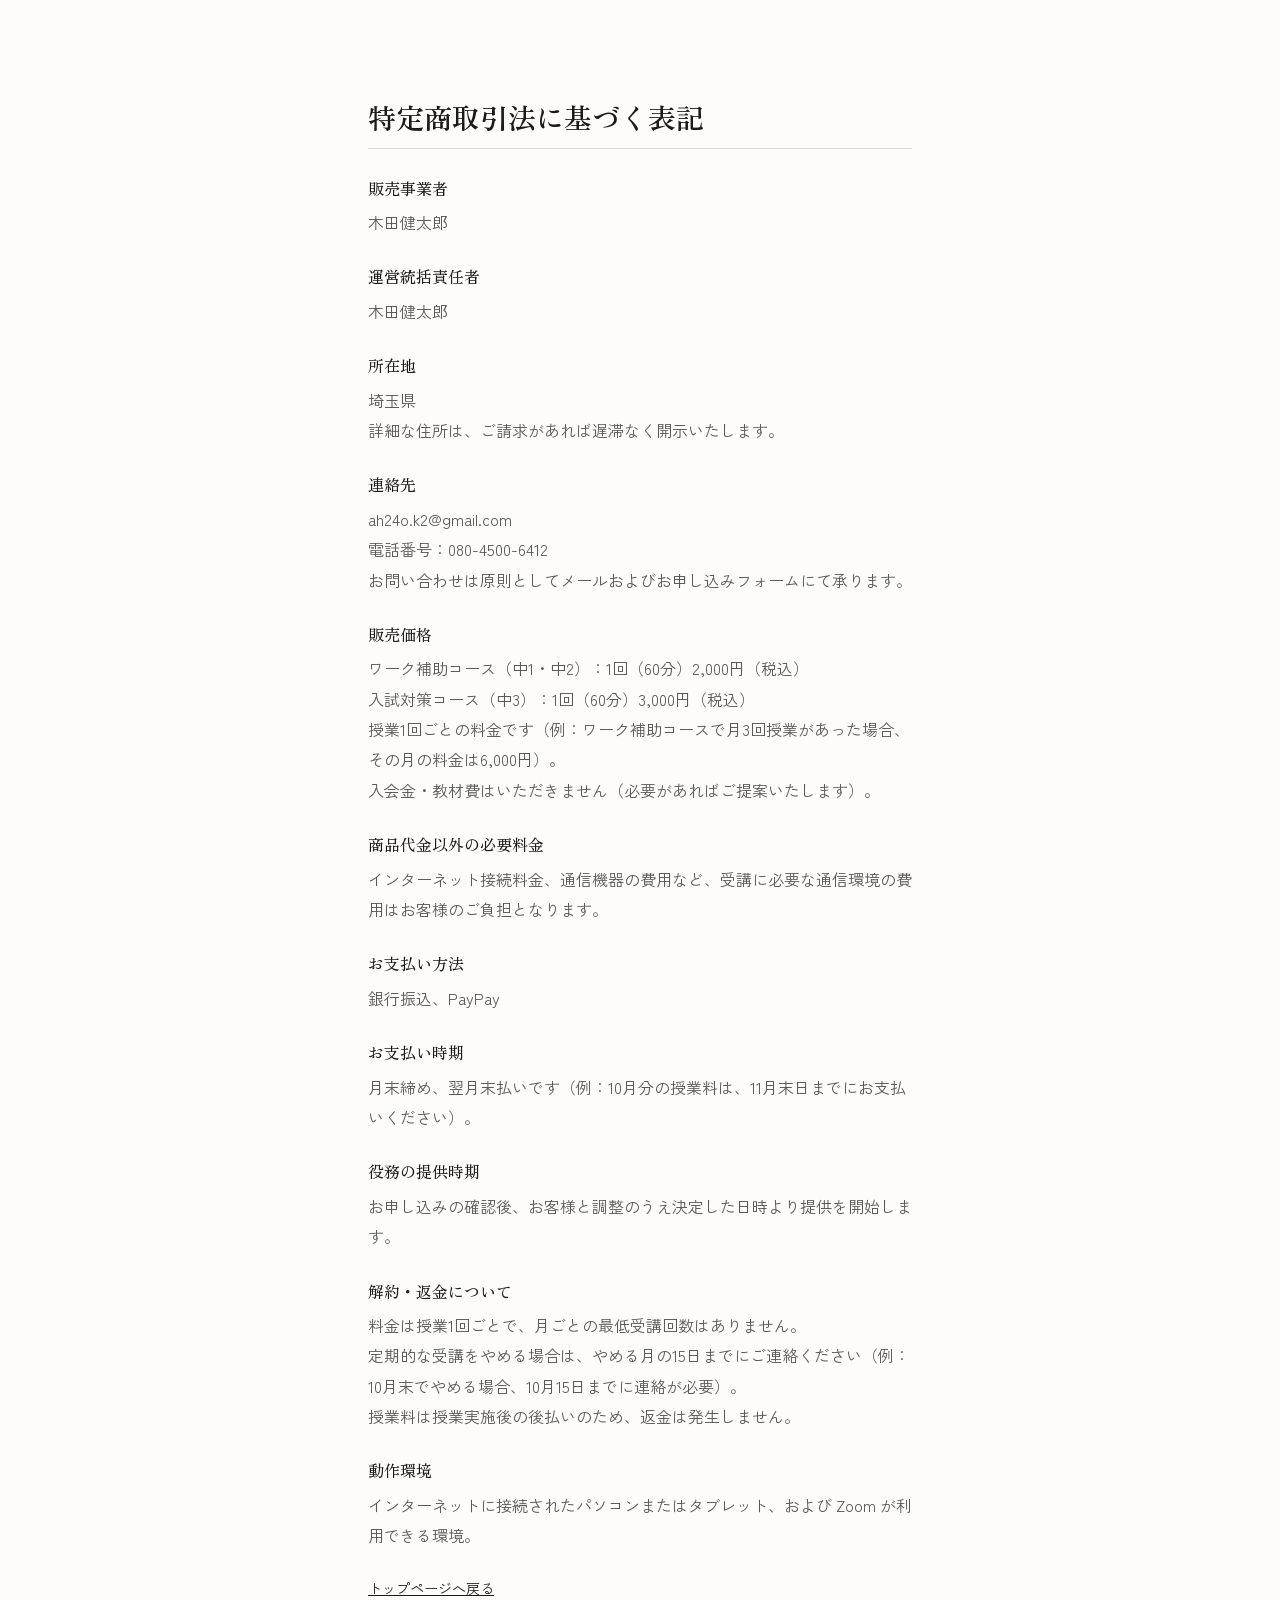
==== legal/index.html @ c62e3ea2 "受講回数に最低回数がないことを明記し、「解約」を「受講の終了」に言い換え／フォームを4項目に修正 - 料金：受講回数は月ごとに自由（最低回数なし）を追加、解約→受講の終了 - 指導開始までの流れ：「週" ====
<!DOCTYPE html>
<html lang="ja">
<head>
<meta charset="utf-8">
<meta name="viewport" content="width=device-width, initial-scale=1">
<title>特定商取引法に基づく表記｜オンライン家庭教師 木田健太郎</title>
<meta name="description" content="オンライン家庭教師 木田健太郎の特定商取引法に基づく表記です。">
<meta name="robots" content="noindex">
<link rel="canonical" href="https://ah24ok2-svg.github.io/online-katekyo-kida-lp/legal/">
<link rel="icon" href="../assets/img/favicon.svg" type="image/svg+xml">
<link rel="preconnect" href="https://fonts.googleapis.com">
<link rel="preconnect" href="https://fonts.gstatic.com" crossorigin>
<link rel="stylesheet" href="https://fonts.googleapis.com/css2?family=Zen+Kaku+Gothic+New:wght@400;500&family=Zen+Old+Mincho:wght@500;600&display=swap">
<link rel="stylesheet" href="../assets/css/style.css?v=20260926-1">
</head>
<body>

<main>
  <section class="section">
    <div class="wrap doc">
      <h2>特定商取引法に基づく表記</h2>

      <dl>
        <dt>販売事業者</dt>
        <dd>木田健太郎</dd>

        <dt>運営統括責任者</dt>
        <dd>木田健太郎</dd>

        <dt>所在地</dt>
        <dd>埼玉県<br>詳細な住所は、ご請求があれば遅滞なく開示いたします。</dd>

        <dt>連絡先</dt>
        <dd>ah24o.k2@gmail.com<br>電話番号：080-4500-6412<br>お問い合わせは原則としてメールおよびお申し込みフォームにて承ります。</dd>

        <dt>販売価格</dt>
        <dd>ワーク補助コース（中1・中2）：1回（60分）2,000円（税込）<br>入試対策コース（中3）：1回（60分）3,000円（税込）<br>授業1回ごとの料金です（例：ワーク補助コースで月3回授業があった場合、その月の料金は6,000円）。<br>入会金・教材費はいただきません（必要があればご提案いたします）。</dd>

        <dt>商品代金以外の必要料金</dt>
        <dd>インターネット接続料金、通信機器の費用など、受講に必要な通信環境の費用はお客様のご負担となります。</dd>

        <dt>お支払い方法</dt>
        <dd>銀行振込、PayPay</dd>

        <dt>お支払い時期</dt>
        <dd>月末締め、翌月末払いです（例：10月分の授業料は、11月末日までにお支払いください）。</dd>

        <dt>役務の提供時期</dt>
        <dd>お申し込みの確認後、お客様と調整のうえ決定した日時より提供を開始します。</dd>

        <dt>解約・返金について</dt>
        <dd>料金は授業1回ごとで、月ごとの最低受講回数はありません。<br>定期的な受講をやめる場合は、やめる月の15日までにご連絡ください（例：10月末でやめる場合、10月15日までに連絡が必要）。<br>授業料は授業実施後の後払いのため、返金は発生しません。</dd>

        <dt>動作環境</dt>
        <dd>インターネットに接続されたパソコンまたはタブレット、および Zoom が利用できる環境。</dd>
      </dl>

      <p class="back"><a href="../">トップページへ戻る</a></p>
    </div>
  </section>
</main>

</body>
</html>
---- assets/css/style.css ----
@charset "utf-8";

/* ========================================
   トークン
   ======================================== */
:root {
  color-scheme: light;

  --paper:    #FDFCFA;
  --ink:      #1A1A1A;
  --graphite: #5A5A56;
  --rule:     #DFDCD4;
  --vermil:   #D0332A;
  --vermil-d: #A82820;
  --band:     #F4F1EA;   /* セクションを区切る薄い帯。色数は増やさず明度差だけで変化をつける */

  --serif: "Zen Old Mincho", serif;
  --sans:  "Zen Kaku Gothic New", sans-serif;

  --measure: 34em;          /* 日本語本文 1行 30〜38文字 */
  --gutter: 1.5rem;
  --section-gap: 4.5rem;    /* セクション間の余白はここだけで管理する */
}

/* ========================================
   ベース
   ======================================== */
*,
*::before,
*::after { box-sizing: border-box; }

html { -webkit-text-size-adjust: 100%; }

body {
  margin: 0;
  background: var(--paper);
  color: var(--ink);
  font-family: var(--sans);
  font-weight: 400;
  font-size: 1rem;
  line-height: 1.9;
  font-feature-settings: "palt";
}

h1, h2, h3 {
  font-family: var(--serif);
  font-weight: 600;
  margin: 0;
}

h1 {
  font-size: clamp(1.75rem, 5vw, 2.75rem);
  line-height: 1.4;
  letter-spacing: 0.01em;
}

h2 {
  font-size: clamp(1.35rem, 3.5vw, 1.75rem);
  line-height: 1.5;
  padding-bottom: 0.6rem;
  border-bottom: 1px solid var(--rule);
}

h3 {
  font-size: 1.125rem;
  line-height: 1.6;
  font-weight: 500;
}

p { margin: 0; }

a { color: var(--ink); }

img {
  display: block;
  max-width: 100%;
  height: auto;
}

:focus-visible {
  outline: 2px solid var(--ink);
  outline-offset: 3px;
}

/* ========================================
   レイアウト
   ======================================== */
.wrap {
  width: 100%;
  max-width: calc(var(--measure) + var(--gutter) * 2);
  margin-inline: auto;
  padding-inline: var(--gutter);
}

/* セクションの縦余白は .section のみが持つ */
.section {
  padding-block: var(--section-gap);
}

/* セクション内の縦リズム */
.section .wrap > * + * { margin-top: 1.5rem; }
.section .wrap > h3 { margin-top: 2.5rem; }
.section .wrap > h3 + p { margin-top: 0.75rem; }

/* ========================================
   ヒーロー
   ======================================== */
.hero {
  padding-top: 3rem;
  border-bottom: 1px solid var(--rule);
}

.hero .lede { color: var(--graphite); }

/* 写真はリード文と CTA の間に置く（最初の画面では見出しを先に読ませる）。
   モバイルでは小さめの写真と名前を横に並べ、行の幅を埋めて左右の端を揃える */
.hero-photo {
  margin-inline: 0;
  display: flex;
  align-items: center;
  gap: 1.25rem;
}

.hero-photo img {
  flex: 0 0 40%;
  max-width: 10rem;
  aspect-ratio: 4 / 5;
  object-fit: cover;
  object-position: 50% 20%;
}

.hero-photo figcaption {
  display: flex;
  flex-direction: column;
  line-height: 1.6;
}

.hero-photo .role,
.hero-photo .meta {
  color: var(--graphite);
  font-size: 0.8125rem;
}

.hero-photo .name {
  font-family: var(--serif);
  font-weight: 600;
  font-size: 1.375rem;
  letter-spacing: 0.08em;
}

.hero-photo .meta { margin-top: 0.25rem; }

/* 見出し先頭の「 は字面の左に半角分の空きがあり、行頭が引っ込んで見える。
   その分だけ左へぶら下げて、下の本文と左端を揃える */
.hang { margin-left: -0.5em; }

/* 語の途中で折り返さないためのまとまり */
.nb {
  display: inline-block;
  text-indent: 0;   /* .list のぶら下げ（負の text-indent）を引き継がない */
}

.section .hero-grid > * + * { margin-top: 0; }

.hero-body > * + * { margin-top: 1.5rem; }

/* ========================================
   テキスト部品
   ======================================== */
.list {
  margin: 0;
  padding: 0;
  list-style: none;
}

.list li {
  padding: 0.75rem 0 0.75rem 1.25rem;
  border-bottom: 1px solid var(--rule);
  text-indent: -1.25rem;
}

.list li::before {
  content: "―";
  color: var(--graphite);
  margin-right: 0.5rem;
}

.accept { color: var(--graphite); }

/* 朱の2用途のうちのひとつ：重要な一文の下線 */
.mark {
  border-bottom: 2px solid var(--vermil);
  padding-bottom: 0.1em;
}

.note {
  color: var(--graphite);
  font-size: 0.875rem;
  line-height: 1.8;
}

/* ヒーロー下の目次。CTA と競わないよう、小さな横並びのリンクにする */
.toc ul {
  list-style: none;
  margin: 0;
  padding: 0;
  display: flex;
  flex-wrap: wrap;
  gap: 0.5rem;
  font-size: 0.8125rem;
  line-height: 1.4;
}

.toc a {
  display: block;
  padding: 0.5rem 0.75rem;
  border: 1px solid var(--rule);
  color: var(--graphite);
  text-decoration: none;
}

.toc a:hover { color: var(--ink); border-color: var(--graphite); }

/* ========================================
   背景帯（お悩み・お申し込み）
   ======================================== */
.band { background: var(--band); }

/* ========================================
   実績の数字
   ======================================== */
.stats {
  list-style: none;
  margin: 0;
  padding: 0;
  display: grid;
  gap: 0.75rem;
}

/* 左に説明、右に数字。数字は右端で揃える */
.stats li {
  display: flex;
  align-items: center;
  justify-content: space-between;
  gap: 1rem;
  padding: 1rem 1.25rem;
  background: var(--band);
}

.stat-num {
  flex: none;
  font-family: var(--serif);
  font-weight: 600;
  font-size: 2.25rem;
  line-height: 1;
  white-space: nowrap;
}

.stat-num small,
.plan-price small {
  font-size: 0.45em;
  margin-left: 0.15em;
}

.stat-num small.pre { margin: 0 0.15em 0 0; }

.stat-label {
  color: var(--graphite);
  font-size: 0.875rem;
  line-height: 1.6;
}

/* ========================================
   料金プラン
   ======================================== */
.plans {
  list-style: none;
  margin: 0;
  padding: 0;
  display: grid;
  grid-template-columns: repeat(2, minmax(0, 1fr));
  gap: 0.75rem;
}

.plans li {
  display: flex;
  flex-direction: column;
  align-items: center;
  padding: 1.25rem 0.5rem;
  background: var(--band);   /* 講師の実績カードと同じ面の色で揃える */
  text-align: center;
}

.plan-name { font-size: 0.875rem; font-weight: 500; }

.plan-grade {
  color: var(--graphite);
  font-size: 0.8125rem;
}

/* コース名から授業内容が固定だと受け取られないよう、カードのすぐ下に添える */
.section .wrap > .plans + .plan-memo {
  margin-top: 0.75rem;
  font-size: 0.9375rem;
}

.plan-price {
  margin-top: 0.5rem;
  font-family: var(--serif);
  font-weight: 600;
  font-size: 2rem;
  line-height: 1.2;
}

.plan-unit {
  margin-top: 0.25rem;
  color: var(--graphite);
  font-size: 0.75rem;
}

/* ========================================
   指導開始までの流れ
   ======================================== */
.steps {
  margin: 0;
  padding: 0;
  list-style: none;
  counter-reset: step;
}

.steps li {
  counter-increment: step;
  padding: 1.25rem 0;
  border-bottom: 1px solid var(--rule);
}

.steps li h3 { margin: 0; }

.steps li h3::before {
  content: counter(step) ".";
  font-family: var(--serif);
  color: var(--graphite);
  margin-right: 0.5rem;
}

.steps li p { margin-top: 0.25rem; }

/* ========================================
   よくある質問
   ======================================== */
details {
  border-bottom: 1px solid var(--rule);
}

/* 罫線を連続させるため、項目間の余白は持たせない */
.section .wrap > details + details { margin-top: 0; }

summary {
  padding: 1rem 1.75rem 1rem 0;
  font-family: var(--serif);
  font-weight: 500;
  cursor: pointer;
  list-style: none;
  position: relative;
}

summary::-webkit-details-marker { display: none; }

summary::after {
  content: "+";
  position: absolute;
  right: 0;
  top: 1rem;
  color: var(--graphite);
  font-family: var(--sans);
}

details[open] > summary::after { content: "−"; }

details > p {
  padding: 0 0 1.25rem;
  color: var(--graphite);
}

/* ========================================
   自己紹介動画（撮影後に使用）
   ======================================== */
.video {
  position: relative;
  aspect-ratio: 16 / 9;
  border: 1px solid var(--rule);
}

.video iframe {
  position: absolute;
  inset: 0;
  width: 100%;
  height: 100%;
  border: 0;
}

/* ========================================
   CTA
   ======================================== */
.cta-row { line-height: 1; }

.btn {
  display: inline-flex;
  align-items: center;
  justify-content: center;
  min-height: 56px;
  padding: 0.75rem 2rem;
  background: var(--vermil);
  color: var(--paper);
  font-family: var(--sans);
  font-weight: 500;
  font-size: 1.0625rem;
  line-height: 1.5;
  text-decoration: none;
  transition: background-color 0.15s ease;
}

/* モバイルでは写真・本文と同じ幅いっぱいにして左右の端を揃える */
@media (max-width: 1023px) {
  .btn {
    display: flex;
    width: 100%;
  }
}

.btn:hover,
.btn:focus-visible { background: var(--vermil-d); }

.btn:focus-visible {
  outline: 2px solid var(--ink);
  outline-offset: 3px;
}

/* ========================================
   フッター
   ======================================== */
.footer {
  border-top: 1px solid var(--rule);
}

.foot-links a {
  display: inline-block;
  min-height: 44px;
  line-height: 44px;
  margin-right: 1.5rem;
  color: var(--graphite);
  font-size: 0.875rem;
  text-underline-offset: 0.25em;
}

/* ========================================
   法務ページ
   ======================================== */
.doc dt {
  margin-top: 1.5rem;
  font-family: var(--serif);
  font-weight: 500;
}

.doc dd {
  margin: 0.25rem 0 0;
  color: var(--graphite);
}

.doc h2 + p { margin-top: 1.5rem; }

.back {
  color: var(--graphite);
  font-size: 0.875rem;
}

/* ========================================
   デスクトップ：ヒーローのみ2カラム
   ======================================== */
@media (min-width: 1024px) {
  :root { --section-gap: 6rem; }

  /* 中央の列を --measure に固定し、写真は右の余白に置く。
     これで見出しの左端が以降のセクションと揃う */
  .hero .wrap { max-width: none; }

  .hero-grid {
    display: grid;
    grid-template-columns: minmax(0, 1fr) minmax(0, var(--measure)) minmax(0, 1fr);
    align-items: center;
  }

  /* 写真は DOM 上は本文の途中にある。デスクトップでは本文の箱を外し、
     本文の各要素は中央の列、写真だけ右の列に縦断させる */
  .hero-body { display: contents; }
  .hero-body > * { grid-column: 2; }

  .hero-photo {
    grid-column: 3;
    grid-row: 1 / span 6;
    align-self: center;
    display: block;
    padding-left: 3rem;
  }

  .hero-body > .hero-photo { margin-top: 0; }

  .hero-photo figcaption { margin-top: 1rem; }

  /* 幅に余裕があるので実績は3つ横に並べる */
  .stats { grid-template-columns: repeat(3, minmax(0, 1fr)); }
  .stats li { flex-direction: column; align-items: flex-start; gap: 0.75rem; padding: 1.25rem 1rem; }
  /* 説明の行数が違っても、数字は各カードの下端で揃える */
  .stats li { justify-content: space-between; }

  .hero-photo img {
    width: 100%;
    max-width: 17rem;
    aspect-ratio: auto;
  }
}

/* ========================================
   モーション
   ======================================== */
@media (prefers-reduced-motion: no-preference) {
  html { scroll-behavior: smooth; }

  .hero-body > * {
    animation: rise 0.6s ease-out both;
  }
  .hero-photo { animation-delay: 0.1s; }
}

@keyframes rise {
  from { opacity: 0; transform: translateY(0.5rem); }
  to   { opacity: 1; transform: none; }
}
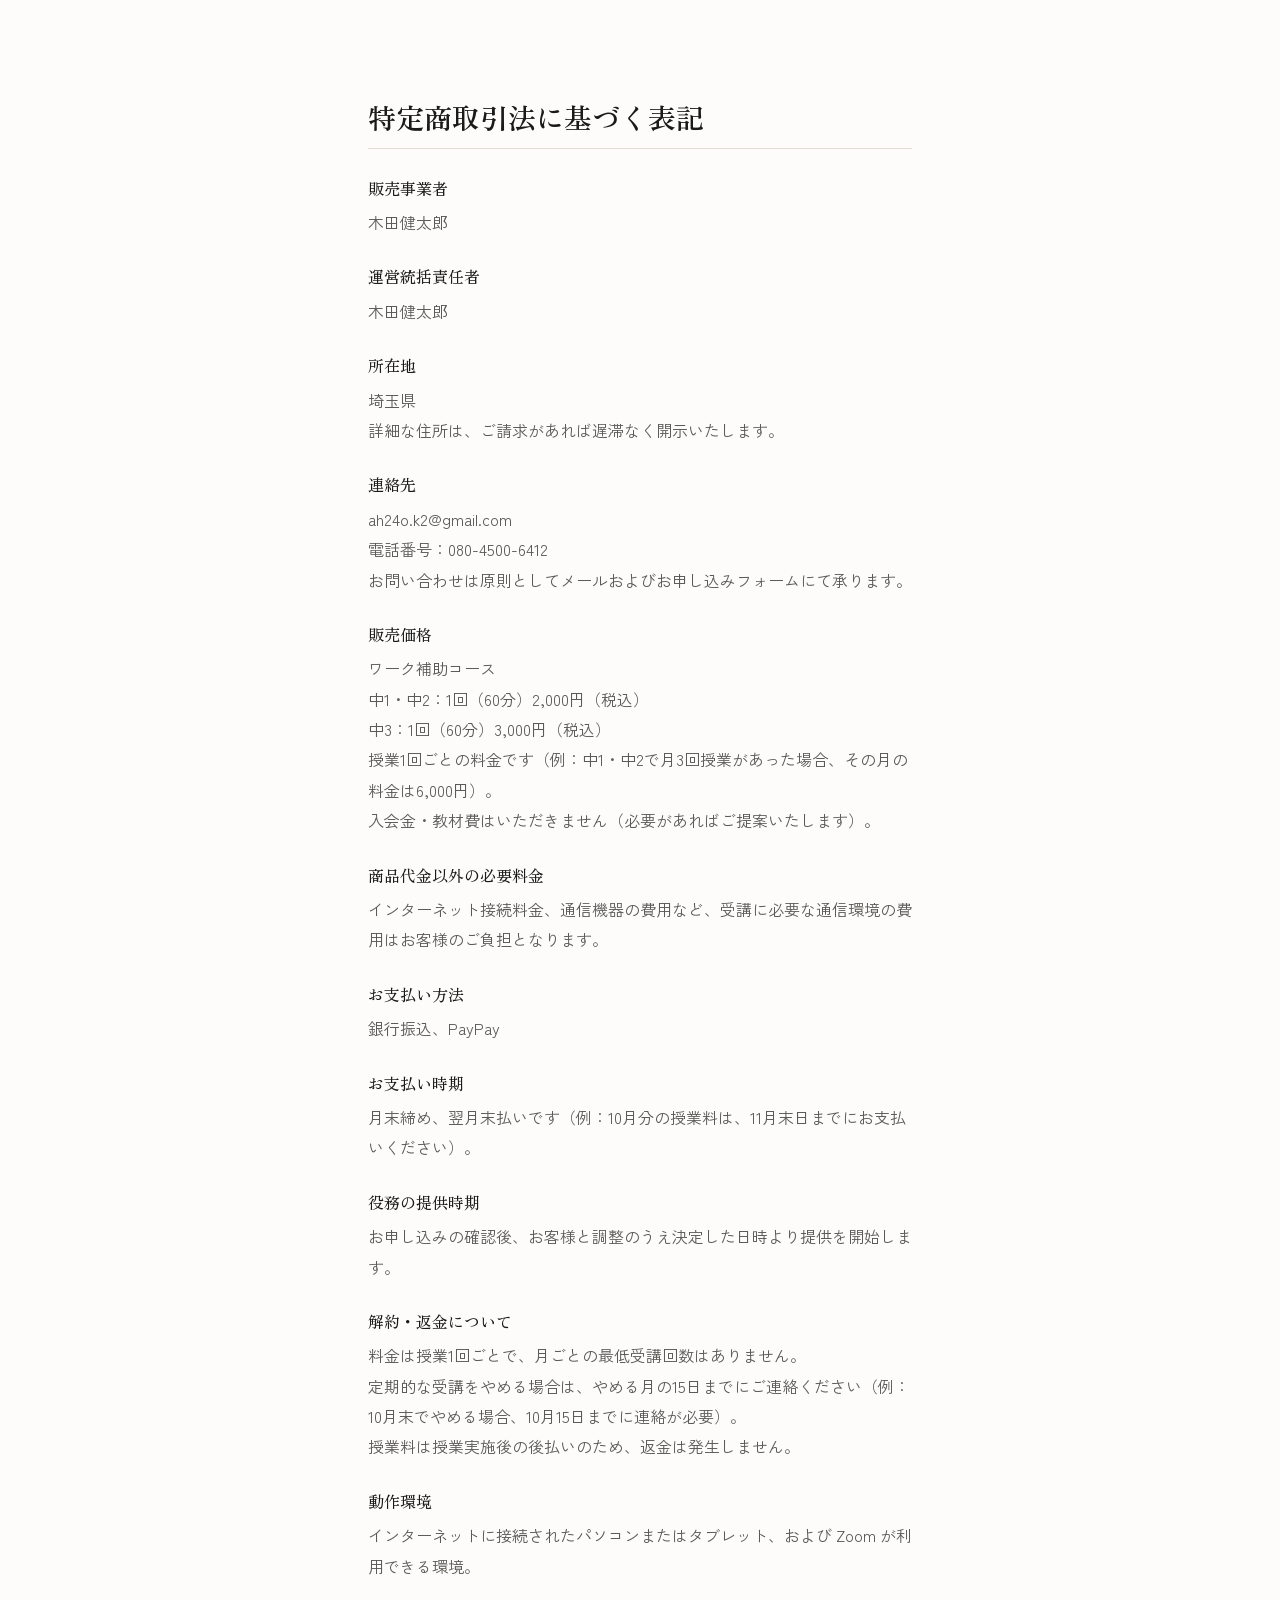
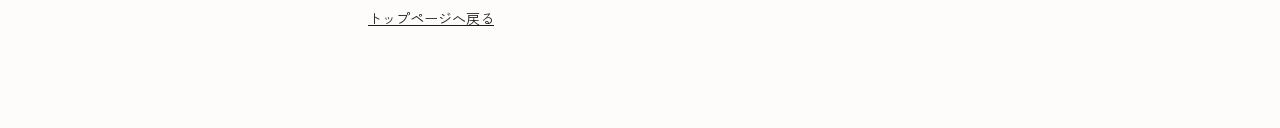
==== commit 6ccc5368: "料金をワーク補助コース1本に統一し、学年別の料金表記に変更 - 入試対策コースを廃止（中高一貫校の中3生など受験しない生徒にも対応するため） - ワーク補助コース：中1・中2 1回2,000円／中3 " ====
--- a/legal/index.html
+++ b/legal/index.html
@@ -11,7 +11,7 @@
 <link rel="preconnect" href="https://fonts.googleapis.com">
 <link rel="preconnect" href="https://fonts.gstatic.com" crossorigin>
 <link rel="stylesheet" href="https://fonts.googleapis.com/css2?family=Zen+Kaku+Gothic+New:wght@400;500&family=Zen+Old+Mincho:wght@500;600&display=swap">
-<link rel="stylesheet" href="../assets/css/style.css?v=20260926-1">
+<link rel="stylesheet" href="../assets/css/style.css?v=20260926-2">
 </head>
 <body>
 
@@ -34,7 +34,7 @@
         <dd>ah24o.k2@gmail.com<br>電話番号：080-4500-6412<br>お問い合わせは原則としてメールおよびお申し込みフォームにて承ります。</dd>
 
         <dt>販売価格</dt>
-        <dd>ワーク補助コース（中1・中2）：1回（60分）2,000円（税込）<br>入試対策コース（中3）：1回（60分）3,000円（税込）<br>授業1回ごとの料金です（例：ワーク補助コースで月3回授業があった場合、その月の料金は6,000円）。<br>入会金・教材費はいただきません（必要があればご提案いたします）。</dd>
+        <dd>ワーク補助コース<br>中1・中2：1回（60分）2,000円（税込）<br>中3：1回（60分）3,000円（税込）<br>授業1回ごとの料金です（例：中1・中2で月3回授業があった場合、その月の料金は6,000円）。<br>入会金・教材費はいただきません（必要があればご提案いたします）。</dd>
 
         <dt>商品代金以外の必要料金</dt>
         <dd>インターネット接続料金、通信機器の費用など、受講に必要な通信環境の費用はお客様のご負担となります。</dd>
--- a/assets/css/style.css
+++ b/assets/css/style.css
@@ -291,12 +291,10 @@
   text-align: center;
 }
 
-.plan-name { font-size: 0.875rem; font-weight: 500; }
-
-.plan-grade {
-  color: var(--graphite);
-  font-size: 0.8125rem;
-}
+.section .wrap > h3.plan-course { margin-top: 1.5rem; }
+.section .wrap > .plan-course + .plans { margin-top: 0.75rem; }
+
+.plan-name { font-size: 0.9375rem; font-weight: 500; }
 
 /* コース名から授業内容が固定だと受け取られないよう、カードのすぐ下に添える */
 .section .wrap > .plans + .plan-memo {
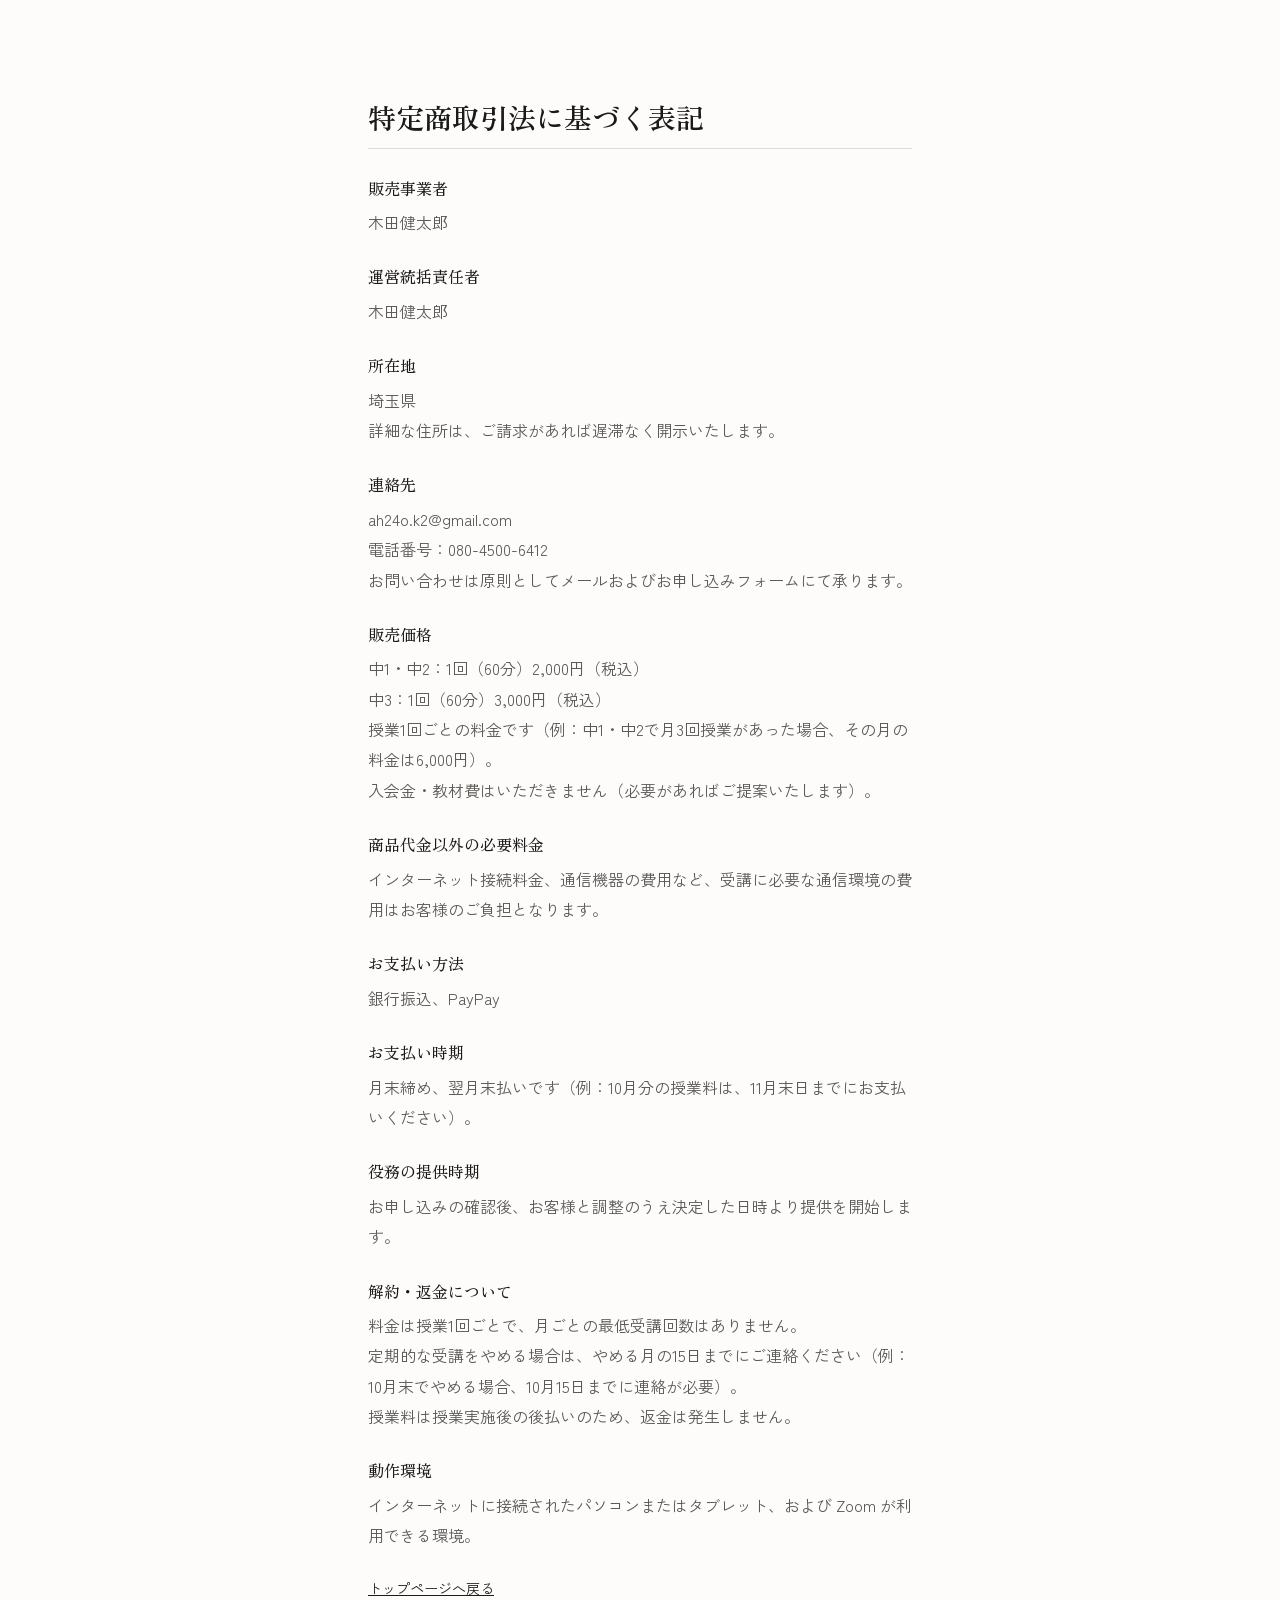
==== commit 0fae0736: "クラウドワークスのFBを反映：最初の画面でサービス内容が分かるように、1対1を軸に構成を見直し - ヒーロー：サービス名「中学生のオンライン家庭教師」と、マンツーマン・全5科目・自宅で受講・1回60分" ====
--- a/legal/index.html
+++ b/legal/index.html
@@ -10,8 +10,8 @@
 <link rel="icon" href="../assets/img/favicon.svg" type="image/svg+xml">
 <link rel="preconnect" href="https://fonts.googleapis.com">
 <link rel="preconnect" href="https://fonts.gstatic.com" crossorigin>
-<link rel="stylesheet" href="https://fonts.googleapis.com/css2?family=Zen+Kaku+Gothic+New:wght@400;500&family=Zen+Old+Mincho:wght@500;600&display=swap">
-<link rel="stylesheet" href="../assets/css/style.css?v=20260926-2">
+<link rel="stylesheet" href="https://fonts.googleapis.com/css2?family=Zen+Kaku+Gothic+New:wght@400;500;700&family=Zen+Old+Mincho:wght@500;600&display=swap">
+<link rel="stylesheet" href="../assets/css/style.css?v=20261006-1">
 </head>
 <body>
 
@@ -34,7 +34,7 @@
         <dd>ah24o.k2@gmail.com<br>電話番号：080-4500-6412<br>お問い合わせは原則としてメールおよびお申し込みフォームにて承ります。</dd>
 
         <dt>販売価格</dt>
-        <dd>ワーク補助コース<br>中1・中2：1回（60分）2,000円（税込）<br>中3：1回（60分）3,000円（税込）<br>授業1回ごとの料金です（例：中1・中2で月3回授業があった場合、その月の料金は6,000円）。<br>入会金・教材費はいただきません（必要があればご提案いたします）。</dd>
+        <dd>中1・中2：1回（60分）2,000円（税込）<br>中3：1回（60分）3,000円（税込）<br>授業1回ごとの料金です（例：中1・中2で月3回授業があった場合、その月の料金は6,000円）。<br>入会金・教材費はいただきません（必要があればご提案いたします）。</dd>
 
         <dt>商品代金以外の必要料金</dt>
         <dd>インターネット接続料金、通信機器の費用など、受講に必要な通信環境の費用はお客様のご負担となります。</dd>
--- a/assets/css/style.css
+++ b/assets/css/style.css
@@ -42,14 +42,14 @@
   font-feature-settings: "palt";
 }
 
-h1, h2, h3 {
+h1, h2, h3, h4 {
   font-family: var(--serif);
   font-weight: 600;
   margin: 0;
 }
 
 h1 {
-  font-size: clamp(1.75rem, 5vw, 2.75rem);
+  font-size: clamp(1.5rem, 6.4vw, 2.5rem);
   line-height: 1.4;
   letter-spacing: 0.01em;
 }
@@ -111,6 +111,39 @@
 }
 
 .hero .lede { color: var(--graphite); }
+
+/* 見出しより先に、何のサービスかを読ませる */
+.kicker {
+  font-weight: 700;
+  font-size: clamp(1.0625rem, 2.6vw, 1.25rem);
+  letter-spacing: 0.04em;
+  line-height: 1.5;
+}
+
+.hero-body > .kicker + h1 { margin-top: 0.75rem; }
+
+/* マンツーマン・全5科目・自宅で・料金を、見出しのすぐ下に並べる */
+.points {
+  list-style: none;
+  margin: 0;
+  padding: 0;
+  display: grid;
+  grid-template-columns: repeat(2, minmax(0, 1fr));
+  gap: 0.5rem;
+}
+
+.points li {
+  display: flex;
+  align-items: center;
+  gap: 0.5rem;
+  padding: 0.625rem 0.75rem;
+  background: var(--band);
+  font-weight: 500;
+  font-size: 0.875rem;
+  line-height: 1.4;
+}
+
+.points .ico { flex: none; }
 
 /* 写真はリード文と CTA の間に置く（最初の画面では見出しを先に読ませる）。
    モバイルでは小さめの写真と名前を横に並べ、行の幅を埋めて左右の端を揃える */
@@ -187,10 +220,21 @@
 
 .accept { color: var(--graphite); }
 
-/* 朱の2用途のうちのひとつ：重要な一文の下線 */
-.mark {
-  border-bottom: 2px solid var(--vermil);
-  padding-bottom: 0.1em;
+/* 朱の2用途のうちのひとつ：伝えたい言葉の強調（色＋太字）。下線は使わない */
+.em {
+  color: var(--vermil);
+  font-weight: 700;
+}
+
+/* 線のアイコン。色は文字色を引き継ぐ */
+.ico {
+  width: 1.375rem;
+  height: 1.375rem;
+  fill: none;
+  stroke: currentColor;
+  stroke-width: 1.6;
+  stroke-linecap: round;
+  stroke-linejoin: round;
 }
 
 .note {
@@ -225,6 +269,43 @@
    背景帯（お悩み・お申し込み）
    ======================================== */
 .band { background: var(--band); }
+
+/* ========================================
+   1対1だから、できること
+   ======================================== */
+.fits {
+  list-style: none;
+  margin: 0;
+  padding: 0;
+  display: grid;
+  gap: 0.75rem;
+}
+
+.fits li {
+  display: flex;
+  align-items: flex-start;
+  gap: 1rem;
+  padding: 1.125rem 1.25rem;
+  border: 1px solid var(--rule);
+}
+
+.fits .ico {
+  flex: none;
+  width: 2rem;
+  height: 2rem;
+  margin-top: 0.125rem;
+}
+
+.fits h3 { font-size: 1.0625rem; }
+
+.fits p {
+  margin-top: 0.25rem;
+  color: var(--graphite);
+  font-size: 0.9375rem;
+  line-height: 1.8;
+}
+
+.fits-plus { font-weight: 500; }
 
 /* ========================================
    実績の数字
@@ -273,6 +354,61 @@
 /* ========================================
    料金プラン
    ======================================== */
+/* 入会金0円・回数の縛りなし・後払いを、料金表の上に並べる */
+.perks {
+  list-style: none;
+  margin: 0;
+  padding: 0;
+  display: grid;
+  grid-template-columns: repeat(3, minmax(0, 1fr));
+  gap: 0.5rem;
+}
+
+.perks li {
+  display: flex;
+  flex-direction: column;
+  align-items: center;
+  padding: 0.875rem 0.25rem;
+  border: 1px solid var(--vermil);
+  text-align: center;
+}
+
+.perk-label {
+  color: var(--graphite);
+  font-size: 0.8125rem;
+  line-height: 1.4;
+}
+
+.perk-value {
+  margin-top: 0.25rem;
+  color: var(--vermil);
+  font-weight: 700;
+  font-size: 1.375rem;
+  line-height: 1.2;
+}
+
+.perk-value small { font-size: 0.6em; margin-left: 0.1em; }
+
+.section .wrap > .perks + .plans { margin-top: 0.75rem; }
+
+.estimate {
+  padding: 1.125rem 1.25rem;
+  border: 1px solid var(--rule);
+}
+
+.estimate-head { font-weight: 500; }
+
+.estimate-body {
+  margin-top: 0.25rem;
+  font-size: 1.0625rem;
+}
+
+.estimate-body .nb + .nb { margin-left: 1.25rem; }
+
+.estimate .note { margin-top: 0.5rem; }
+
+.note a { color: var(--graphite); text-underline-offset: 0.2em; }
+
 .plans {
   list-style: none;
   margin: 0;
@@ -291,12 +427,9 @@
   text-align: center;
 }
 
-.section .wrap > h3.plan-course { margin-top: 1.5rem; }
-.section .wrap > .plan-course + .plans { margin-top: 0.75rem; }
-
 .plan-name { font-size: 0.9375rem; font-weight: 500; }
 
-/* コース名から授業内容が固定だと受け取られないよう、カードのすぐ下に添える */
+/* 授業内容が固定だと受け取られないよう、カードのすぐ下に添える */
 .section .wrap > .plans + .plan-memo {
   margin-top: 0.75rem;
   font-size: 0.9375rem;
@@ -344,6 +477,161 @@
 .steps li p { margin-top: 0.25rem; }
 
 /* ========================================
+   1回60分の授業の流れ
+   ======================================== */
+.section .wrap > h3 + .lesson { margin-top: 1rem; }
+
+.lesson {
+  list-style: none;
+  margin: 0;
+  padding: 0;
+  display: grid;
+  gap: 1.75rem;
+  counter-reset: lesson;
+}
+
+.lesson li {
+  counter-increment: lesson;
+  position: relative;
+  padding: 1rem 1.25rem 1.125rem;
+  background: var(--band);
+}
+
+/* カードの間に下向きの矢印。デスクトップでは右向きにする */
+.lesson li + li::before {
+  content: "";
+  position: absolute;
+  left: 50%;
+  top: -1.375rem;
+  width: 0.625rem;
+  height: 0.625rem;
+  border-right: 1.5px solid var(--graphite);
+  border-bottom: 1.5px solid var(--graphite);
+  transform: translateX(-50%) rotate(45deg);
+}
+
+.lesson-step {
+  display: block;
+  color: var(--graphite);
+  font-size: 0.8125rem;
+  line-height: 1.4;
+}
+
+.lesson-step::before {
+  content: counter(lesson) ". ";
+  font-family: var(--serif);
+}
+
+.lesson h4 {
+  margin-top: 0.25rem;
+  font-size: 1.0625rem;
+  font-weight: 600;
+  line-height: 1.5;
+}
+
+.lesson p {
+  margin-top: 0.25rem;
+  color: var(--graphite);
+  font-size: 0.9375rem;
+  line-height: 1.8;
+}
+
+/* ========================================
+   必要な環境の図
+   ======================================== */
+.setup { margin-inline: 0; }
+
+.setup svg {
+  display: block;
+  width: 100%;
+  height: auto;
+  padding: 1rem;
+  background: var(--paper);
+}
+
+.s-line,
+.s-thin,
+.s-dash,
+.s-edge { fill: none; stroke: var(--ink); stroke-linecap: round; stroke-linejoin: round; }
+.s-line,
+.s-edge { stroke-width: 2; }
+.s-thin { stroke: var(--graphite); stroke-width: 1.25; }
+.s-dash { stroke: var(--graphite); stroke-width: 1.25; stroke-dasharray: 4 5; }
+.s-fill { fill: var(--band); stroke: var(--ink); stroke-width: 2; stroke-linejoin: round; }
+.s-paper { fill: var(--paper); stroke: var(--ink); stroke-width: 1.5; }
+.s-badge { fill: var(--ink); }
+.s-num {
+  fill: var(--paper);
+  font-family: var(--sans);
+  font-size: 12px;
+  font-weight: 700;
+  text-anchor: middle;
+}
+
+.setup figcaption { margin-top: 0.75rem; }
+
+.setup-legend {
+  margin: 0;
+  padding: 0;
+  list-style: none;
+  counter-reset: legend;
+  font-size: 0.9375rem;
+  line-height: 1.8;
+}
+
+.setup-legend li {
+  counter-increment: legend;
+  position: relative;
+  padding-left: 1.75rem;
+}
+
+.setup-legend li + li { margin-top: 0.375rem; }
+
+.setup-legend li::before {
+  content: counter(legend);
+  position: absolute;
+  left: 0;
+  top: 0.3em;
+  width: 1.25rem;
+  height: 1.25rem;
+  border-radius: 50%;
+  background: var(--ink);
+  color: var(--paper);
+  font-size: 0.75rem;
+  font-weight: 700;
+  line-height: 1.25rem;
+  text-align: center;
+}
+
+/* ========================================
+   いただいた言葉（写真を用意したら使用）
+   ======================================== */
+.voices {
+  list-style: none;
+  margin: 0;
+  padding: 0;
+  display: grid;
+  grid-template-columns: repeat(2, minmax(0, 1fr));
+  gap: 0.75rem;
+}
+
+.voices figure { margin: 0; }
+
+.voices img {
+  width: 100%;
+  aspect-ratio: 4 / 3;
+  object-fit: cover;
+  border: 1px solid var(--rule);
+}
+
+.voices figcaption {
+  margin-top: 0.375rem;
+  color: var(--graphite);
+  font-size: 0.8125rem;
+  line-height: 1.6;
+}
+
+/* ========================================
    よくある質問
    ======================================== */
 details {
@@ -379,6 +667,8 @@
   padding: 0 0 1.25rem;
   color: var(--graphite);
 }
+
+details > p a { color: var(--graphite); text-underline-offset: 0.2em; }
 
 /* ========================================
    自己紹介動画（撮影後に使用）
@@ -401,6 +691,10 @@
    CTA
    ======================================== */
 .cta-row { line-height: 1; }
+
+/* 講師紹介と料金のあとに置く申し込みボタン。セクションの最後に余白を取って置く */
+.section .wrap > .cta-mid { margin-top: 2.5rem; }
+.cta-mid .note { margin-top: 0.75rem; }
 
 .btn {
   display: inline-flex;
@@ -495,7 +789,7 @@
 
   .hero-photo {
     grid-column: 3;
-    grid-row: 1 / span 6;
+    grid-row: 1 / span 7;
     align-self: center;
     display: block;
     padding-left: 3rem;
@@ -504,6 +798,21 @@
   .hero-body > .hero-photo { margin-top: 0; }
 
   .hero-photo figcaption { margin-top: 1rem; }
+
+  /* 最初の画面で見出しが埋もれないよう、デスクトップでは一段大きくする */
+  h1 { font-size: 2.5rem; }
+  .kicker { font-size: 1.375rem; }
+
+  .fits { grid-template-columns: repeat(2, minmax(0, 1fr)); }
+  .fits li:last-child { grid-column: 1 / -1; }
+
+  /* 授業の流れは3つ横に並べ、矢印を右向きにする */
+  .lesson { grid-template-columns: repeat(3, minmax(0, 1fr)); gap: 1.5rem; }
+  .lesson li + li::before {
+    left: -1rem;
+    top: 50%;
+    transform: translate(-50%, -50%) rotate(-45deg);
+  }
 
   /* 幅に余裕があるので実績は3つ横に並べる */
   .stats { grid-template-columns: repeat(3, minmax(0, 1fr)); }
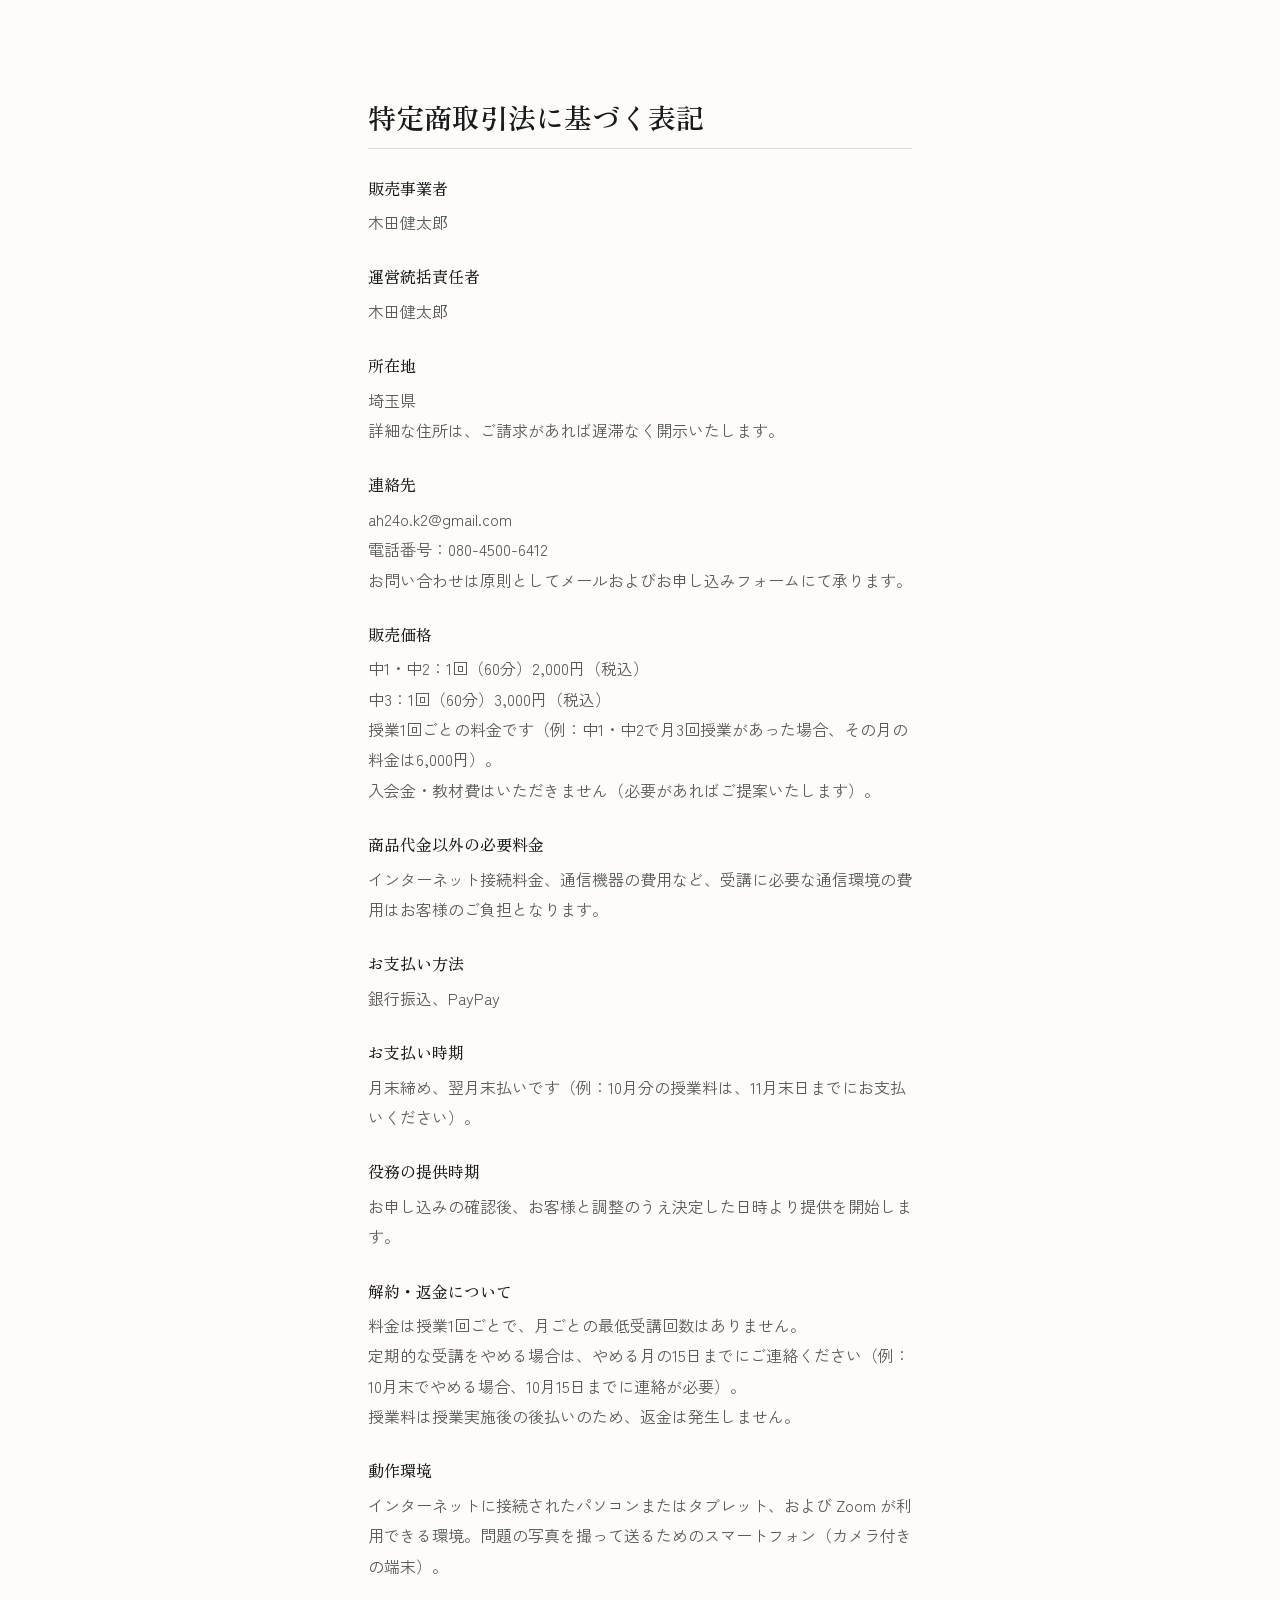
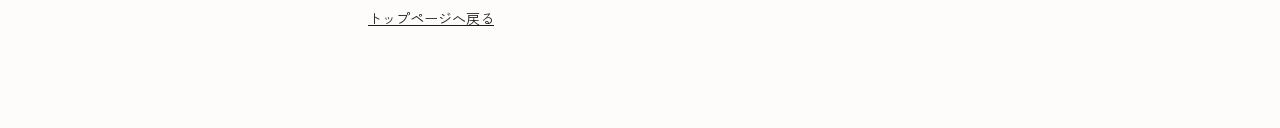
==== commit 35e38f25: "授業のやり方を実際の方法に合わせて書き換え（写真を Study Portal で送る → iPad で書き込み → Zoom で画面共有） - 「必要な環境」の前に「授業のやり方」を追加し、図を3段（" ====
--- a/legal/index.html
+++ b/legal/index.html
@@ -11,7 +11,7 @@
 <link rel="preconnect" href="https://fonts.googleapis.com">
 <link rel="preconnect" href="https://fonts.gstatic.com" crossorigin>
 <link rel="stylesheet" href="https://fonts.googleapis.com/css2?family=Zen+Kaku+Gothic+New:wght@400;500;700&family=Zen+Old+Mincho:wght@500;600&display=swap">
-<link rel="stylesheet" href="../assets/css/style.css?v=20261006-1">
+<link rel="stylesheet" href="../assets/css/style.css?v=20261008-1">
 </head>
 <body>
 
@@ -52,7 +52,7 @@
         <dd>料金は授業1回ごとで、月ごとの最低受講回数はありません。<br>定期的な受講をやめる場合は、やめる月の15日までにご連絡ください（例：10月末でやめる場合、10月15日までに連絡が必要）。<br>授業料は授業実施後の後払いのため、返金は発生しません。</dd>
 
         <dt>動作環境</dt>
-        <dd>インターネットに接続されたパソコンまたはタブレット、および Zoom が利用できる環境。</dd>
+        <dd>インターネットに接続されたパソコンまたはタブレット、および Zoom が利用できる環境。問題の写真を撮って送るためのスマートフォン（カメラ付きの端末）。</dd>
       </dl>
 
       <p class="back"><a href="../">トップページへ戻る</a></p>
--- a/assets/css/style.css
+++ b/assets/css/style.css
@@ -537,7 +537,7 @@
 }
 
 /* ========================================
-   必要な環境の図
+   授業のやり方の図
    ======================================== */
 .setup { margin-inline: 0; }
 
@@ -559,6 +559,7 @@
 .s-dash { stroke: var(--graphite); stroke-width: 1.25; stroke-dasharray: 4 5; }
 .s-fill { fill: var(--band); stroke: var(--ink); stroke-width: 2; stroke-linejoin: round; }
 .s-paper { fill: var(--paper); stroke: var(--ink); stroke-width: 1.5; }
+.s-mark { fill: none; stroke: var(--vermil); stroke-width: 2; stroke-linecap: round; stroke-linejoin: round; }   /* 講師の書き込み */
 .s-badge { fill: var(--ink); }
 .s-num {
   fill: var(--paper);
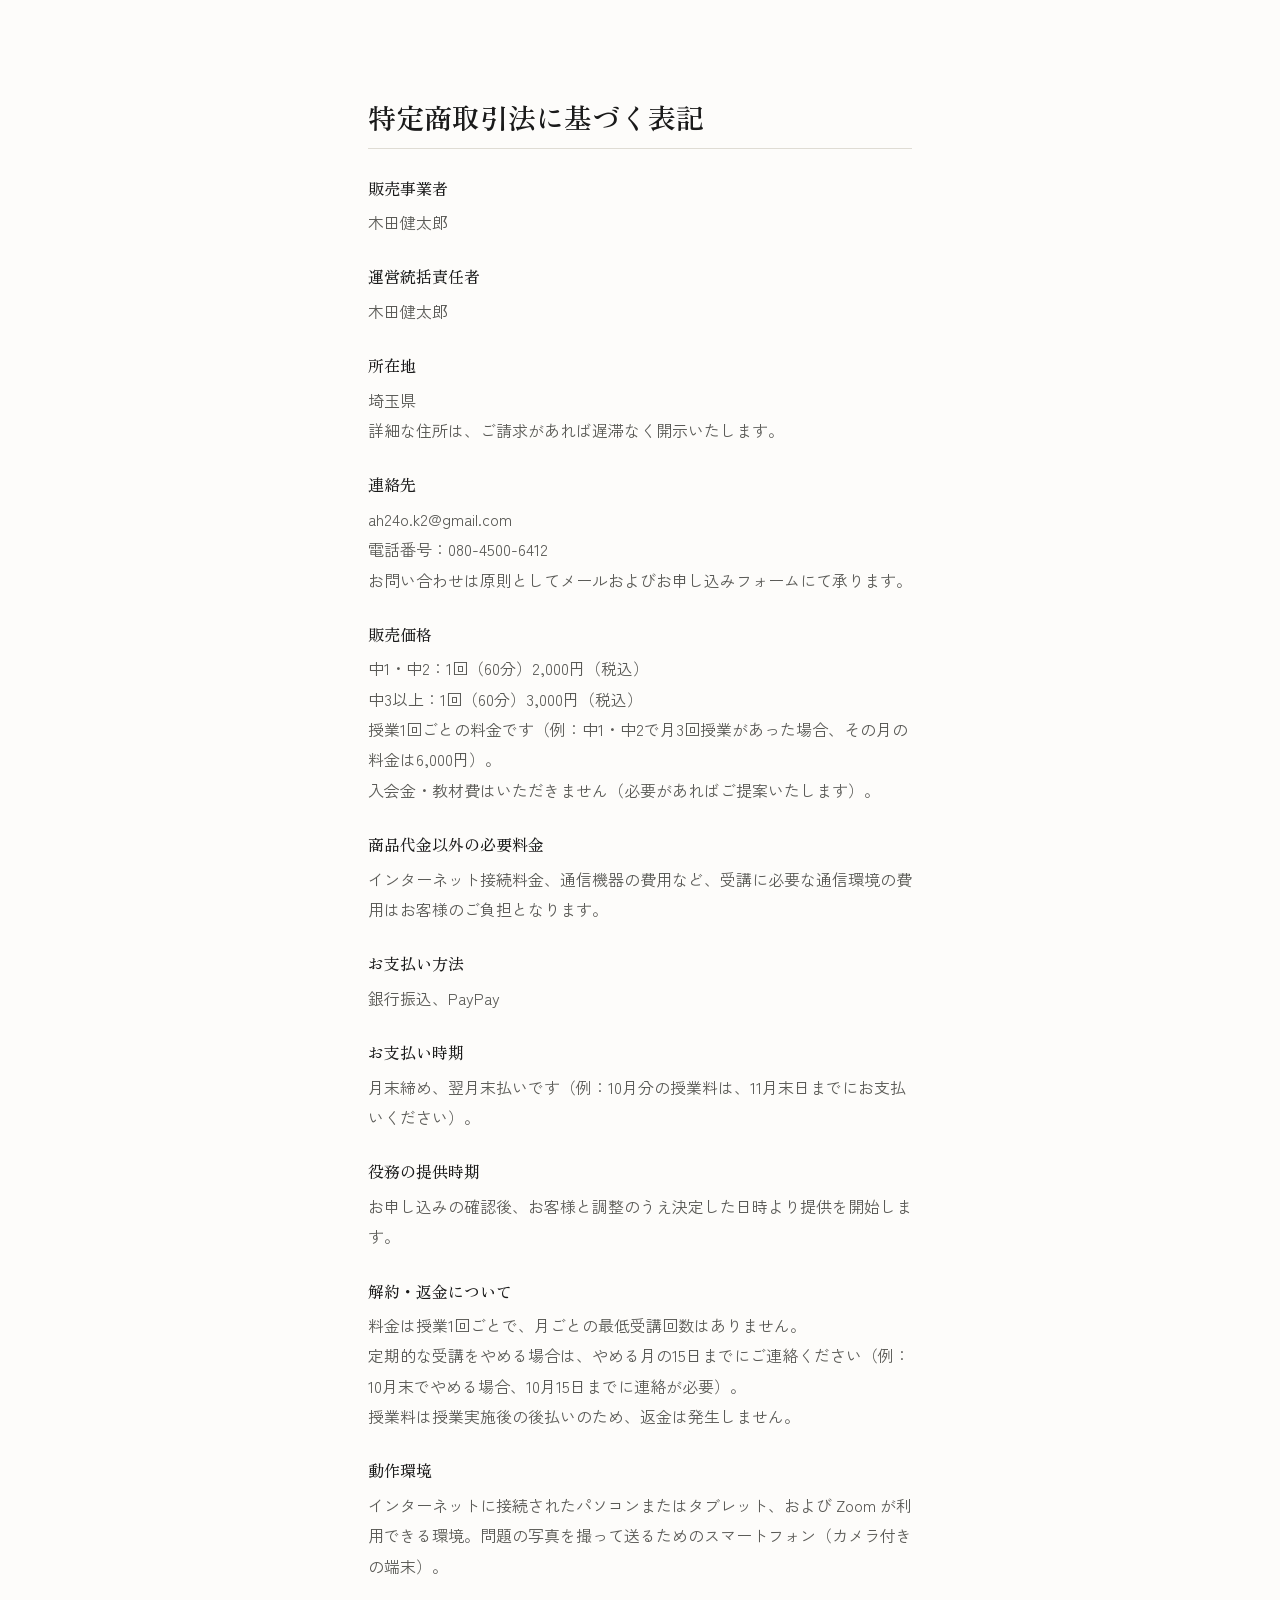
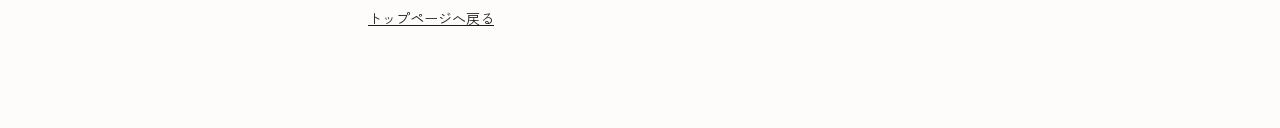
==== commit 5bd61f82: "料金を「中3以上 3,000円」にし、高校生以上の受け入れについて追記 - 料金カード・月額の目安・特商法表記の「中3」を「中3以上」に変更 - 料金欄に、高校生以上も科目は相談のうえ受けられる場合が" ====
--- a/legal/index.html
+++ b/legal/index.html
@@ -11,7 +11,7 @@
 <link rel="preconnect" href="https://fonts.googleapis.com">
 <link rel="preconnect" href="https://fonts.gstatic.com" crossorigin>
 <link rel="stylesheet" href="https://fonts.googleapis.com/css2?family=Zen+Kaku+Gothic+New:wght@400;500;700&family=Zen+Old+Mincho:wght@500;600&display=swap">
-<link rel="stylesheet" href="../assets/css/style.css?v=20261008-1">
+<link rel="stylesheet" href="../assets/css/style.css?v=20261008-4">
 </head>
 <body>
 
@@ -34,7 +34,7 @@
         <dd>ah24o.k2@gmail.com<br>電話番号：080-4500-6412<br>お問い合わせは原則としてメールおよびお申し込みフォームにて承ります。</dd>
 
         <dt>販売価格</dt>
-        <dd>中1・中2：1回（60分）2,000円（税込）<br>中3：1回（60分）3,000円（税込）<br>授業1回ごとの料金です（例：中1・中2で月3回授業があった場合、その月の料金は6,000円）。<br>入会金・教材費はいただきません（必要があればご提案いたします）。</dd>
+        <dd>中1・中2：1回（60分）2,000円（税込）<br>中3以上：1回（60分）3,000円（税込）<br>授業1回ごとの料金です（例：中1・中2で月3回授業があった場合、その月の料金は6,000円）。<br>入会金・教材費はいただきません（必要があればご提案いたします）。</dd>
 
         <dt>商品代金以外の必要料金</dt>
         <dd>インターネット接続料金、通信機器の費用など、受講に必要な通信環境の費用はお客様のご負担となります。</dd>
--- a/assets/css/style.css
+++ b/assets/css/style.css
@@ -408,6 +408,7 @@
 .estimate .note { margin-top: 0.5rem; }
 
 .note a { color: var(--graphite); text-underline-offset: 0.2em; }
+.list a { color: var(--ink); text-underline-offset: 0.2em; }
 
 .plans {
   list-style: none;
@@ -534,6 +535,54 @@
   color: var(--graphite);
   font-size: 0.9375rem;
   line-height: 1.8;
+}
+
+/* ========================================
+   Study Portal の画面
+   ======================================== */
+.app-shot { margin-inline: 0; }
+
+.app-shot img {
+  width: 100%;
+  max-width: 20rem;
+  border: 1px solid var(--rule);
+}
+
+.app-shot figcaption {
+  margin-top: 0.5rem;
+  color: var(--graphite);
+  font-size: 0.875rem;
+  line-height: 1.8;
+}
+
+/* お子様の画面と講師の画面。モバイルは縦に並べ、デスクトップは横に並べる */
+.app-pair {
+  list-style: none;
+  margin: 0;
+  padding: 0;
+  display: grid;
+  gap: 1.5rem;
+}
+
+.app-pair figure { margin: 0; }
+
+.app-pair img {
+  width: 100%;
+  max-width: 20rem;
+  border: 1px solid var(--rule);
+}
+
+.app-pair figcaption {
+  margin-top: 0.5rem;
+  color: var(--graphite);
+  font-size: 0.875rem;
+  line-height: 1.8;
+}
+
+.app-pair figcaption b {
+  display: block;
+  color: var(--ink);
+  font-weight: 500;
 }
 
 /* ========================================
@@ -807,6 +856,12 @@
   .fits { grid-template-columns: repeat(2, minmax(0, 1fr)); }
   .fits li:last-child { grid-column: 1 / -1; }
 
+  /* 画面の写真と説明を横に並べる */
+  .app-shot { display: flex; align-items: flex-end; gap: 1.5rem; }
+  .app-shot img { flex: none; width: 18rem; }
+
+  .app-pair { grid-template-columns: repeat(2, minmax(0, 1fr)); }
+
   /* 授業の流れは3つ横に並べ、矢印を右向きにする */
   .lesson { grid-template-columns: repeat(3, minmax(0, 1fr)); gap: 1.5rem; }
   .lesson li + li::before {
